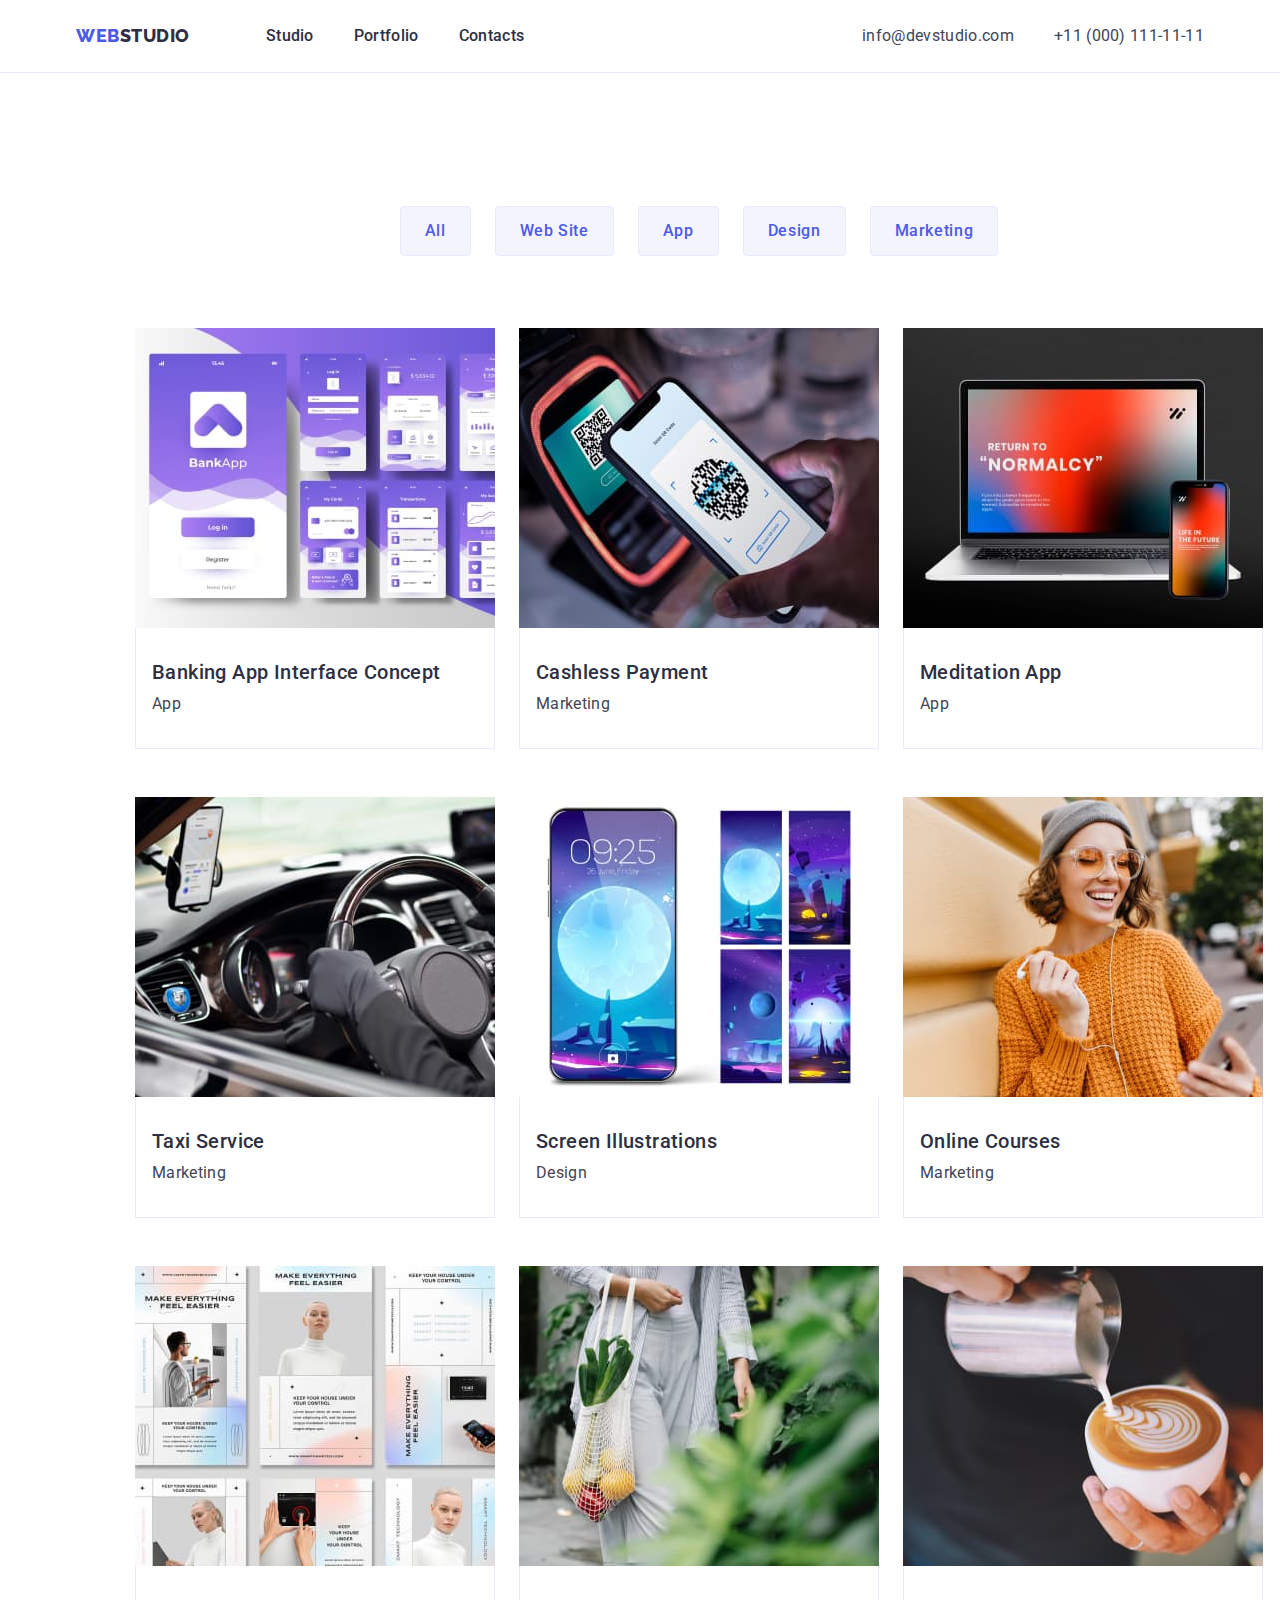
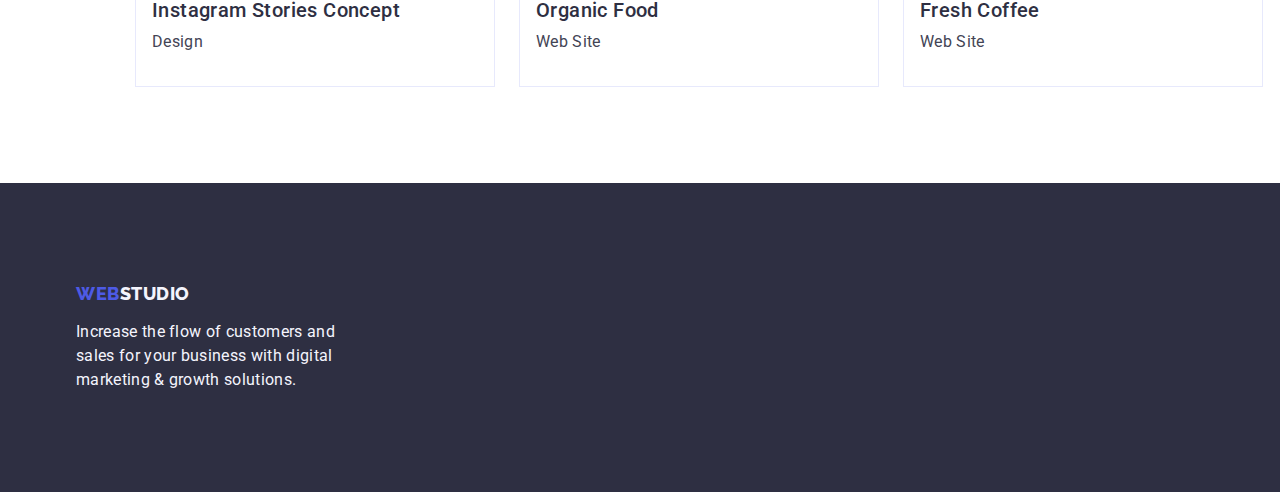
==== portfolio.html @ fc1db621 "Initial commit" ====
<!DOCTYPE html>
<html lang="en">
  <head>
    <meta charset="UTF-8" />
    <meta http-equiv="X-UA-Compatible" content="IE=edge" />
    <meta name="viewport" content="width=\, initial-scale=1.0" />
    <title>Portfolio</title>
    <link
      rel="stylesheet"
      href="https://cdnjs.cloudflare.com/ajax/libs/modern-normalize/1.0.0/modern-normalize.min.css"
    />
    <link rel="stylesheet" href="./css/styles.css" />
    <link rel="preconnect" href="https://fonts.googleapis.com" />
    <link rel="preconnect" href="https://fonts.gstatic.com" crossorigin />
    <link
      href="https://fonts.googleapis.com/css2?family=Raleway:wght@800&family=Roboto:wght@400;500;700;900&display=swap"
      rel="stylesheet"
    />
  </head>
  <body>
    <!-- header-portfolio -->
    <header class="line-head">
      <div class="head-flex container">
        <nav class="nav-head">
          <!-- logo -->
          <a href="./index.html" class="logo-link link"
            >Web<span class="box-studio">Studio</span></a
          >
          <!-- menu_nav -->
          <ul class="menu-nav list">
            <li class="menu-link">
              <a href="./index.html" class="link-nav link">Studio</a>
            </li>
            <li class="menu-link">
              <a href="./portfolio.html" class="link-nav link">Portfolio</a>
            </li>
            <li class="menu-link">
              <a href="" class="link-nav link">Contacts</a>
            </li>
          </ul>
        </nav>
        <!-- number-phone -->
        <address class="contacts">
          <ul class="list menu-nav">
            <li>
              <a href="mailto:info@devstudio.com" class="link-cont link"
                >info@devstudio.com</a
              >
            </li>
            <li>
              <a href="tel:+110001111111" class="link-cont link"
                >+11 (000) 111-11-11</a
              >
            </li>
          </ul>
        </address>
      </div>
    </header>
    <!-- main-content-portfolio -->
    <main class="main-content">
      <section class="portf-sect">
        <div class="container">
          <!-- title -->
          <h1 class="title-features">Website filter buttons</h1>
          <!-- filters-btn -->
          <ul class="list list-flt-btn">
            <li><button type="button" class="btn">All</button></li>
            <li><button type="button" class="btn">Web Site</button></li>
            <li><button type="button" class="btn">App</button></li>
            <li><button type="button" class="btn">Design</button></li>
            <li><button type="button" class="btn">Marketing</button></li>
          </ul>
          <!-- gallery-links -->
          <ul class="list gall-list">
            <!--banking-app -->
            <li class="part-of-gall-list">
              <a href="" class="link">
                <img
                  src="./images/bankapp.jpg"
                  alt="Banking App Interface"
                  width="360"
                />
                <div class="name-categ">
                  <h2 class="title-three gall-title">
                    Banking App Interface Concept
                  </h2>
                  <p class="paragraphs">App</p>
                </div></a
              >
            </li>
            <!-- cash-pay -->
            <li class="part-of-gall-list">
              <a href="" class="link"
                ><img
                  src="./images/paybyphone.jpg"
                  alt="Pay by phone"
                  width="360"
                />
                <div class="name-categ">
                  <h2 class="title-three gall-title">Cashless Payment</h2>
                  <p class="paragraphs">Marketing</p>
                </div></a
              >
            </li>
            <!-- meditation-app -->
            <li class="part-of-gall-list">
              <a href="" class="link">
                <img
                  src="./images/laptopandphone.jpg"
                  alt="Laptop and phone"
                  width="360"
                />
                <div class="name-categ">
                  <h2 class="title-three gall-title">Meditation App</h2>
                  <p class="paragraphs">App</p>
                </div></a
              >
            </li>
            <!--taxi-service -->
            <li class="part-of-gall-list">
              <a href="" class="link">
                <img
                  src="./images/driver.jpg"
                  alt="Hands on the steering wheel of a car"
                  width="360"
                />
                <div class="name-categ">
                  <h2 class="title-three gall-title">Taxi Service</h2>
                  <p class="paragraphs">Marketing</p>
                </div></a
              >
            </li>
            <!-- screen-illustrations -->
            <li class="part-of-gall-list">
              <a href="" class="link"
                ><img
                  src="./images/phonescreens.jpg"
                  alt="Phone's Screanshots"
                  width="360"
                />
                <div class="name-categ">
                  <h2 class="title-three gall-title">Screen Illustrations</h2>
                  <p class="paragraphs">Design</p>
                </div></a
              >
            </li>
            <!-- online-courses -->
            <li class="part-of-gall-list">
              <a href="" class="link">
                <img
                  src="./images/happygirl.jpg"
                  alt="Happy girl"
                  width="360"
                />
                <div class="name-categ">
                  <h2 class="title-three gall-title">Online Courses</h2>
                  <p class="paragraphs">Marketing</p>
                </div></a
              >
            </li>
            <!--instagramm-stories -->
            <li class="part-of-gall-list">
              <a href="" class="link">
                <img
                  src="./images/instagrammstories.jpg"
                  alt="instagramm stories compilation"
                  width="360"
                />
                <div class="name-categ">
                  <h2 class="title-three gall-title">
                    Instagram Stories Concept
                  </h2>
                  <p class="paragraphs">Design</p>
                </div></a
              >
            </li>
            <!-- organic-food -->
            <li class="part-of-gall-list">
              <a href="" class="link"
                ><img
                  src="./images/organicfood.jpg"
                  alt="Woomen with bag"
                  width="360"
                />
                <div class="name-categ">
                  <h2 class="title-three gall-title">Organic Food</h2>
                  <p class="paragraphs">Web Site</p>
                </div></a
              >
            </li>
            <!-- freash-coffee -->
            <li class="part-of-gall-list">
              <a href="" class="link"
                ><img
                  src="./images/cupofcoffee.jpg"
                  alt="Cup of coffee"
                  width="360"
                />
                <div class="name-categ">
                  <h2 class="title-three gall-title">Fresh Coffee</h2>
                  <p class="paragraphs">Web Site</p>
                </div></a
              >
            </li>
          </ul>
        </div>
      </section>
    </main>
    <!-- footer-portfolio -->
    <footer class="footer-site">
      <div class="container">
        <!-- logo -->
        <a href="./index.html" class="logo-link-foot link"
          >Web<span class="box-web-foot">Studio</span></a
        >
        <p class="foot-paragraph">
          Increase the flow of customers and sales for your business with
          digital marketing & growth solutions.
        </p>
      </div>
    </footer>
  </body>
</html>
---- css/styles.css ----
:root {
  --btn-brd-collor: #e7e9fc;
  --primary-brand-iris: #4d5ae5;
  --pressed-state-ocean: #404bbf;
  --nav-blue: #2e2f42;
  --body-text-slate: #434455;
  --paragraf-collor: #434455;
  --light-bgr-cloud: #f4f4fd;
  --primary-bg: #fff;
}
/* global-selectors */
*,
*::before,
*::after {
  margin: 0;
  padding: 0;
}
img {
  display: block;
}
body {
  font-family: "Roboto", sans-serif;
  color: var(--body-text-slate);
  background-color: var(--primary-bg);
}
/* overall dimensions of the box */
.container {
  width: 1158px;
  margin: 0 auto;
  padding: 0 15px;
}
/* site-head*/
.line-head {
  background-color: var(--primary-bg);
  border-bottom: 1px solid #e7e9fc;
}

.head-flex {
  display: flex;
  align-items: center;
}
/* navigation-block */
.nav-head {
  display: flex;
  align-items: center;
  margin-right: auto;
}
/* logo */
.logo-link {
  margin-right: 76px;
  font-family: "Raleway", sans-serif;
  font-weight: 800;
  font-size: 18px;
  line-height: 1.17;
  letter-spacing: 0.03em;
  text-transform: uppercase;
  color: var(--primary-brand-iris);
}
.logo-link .box-studio {
  color: var(--nav-blue);
}
/* site-nav */
.menu-nav {
  display: flex;
  gap: 40px;
}
.link-nav {
  display: block;
  padding: 24px 0;
  font-family: "Roboto", sans-serif;
  font-weight: 500;
  font-size: 16px;
  line-height: 1.5;
  letter-spacing: 0.02em;
  color: var(--nav-blue);
}
.link-nav:hover {
  color: var(--pressed-state-ocean);
}
.link-nav:focus {
  color: var(--pressed-state-ocean);
}
/* list-address */
.contacts {
  font-style: normal;
}
.link-cont {
  display: block;
  padding: 24px 0;
  font-family: "Roboto", sans-serif;
  font-weight: 400;
  font-size: 16px;
  line-height: 1.5;
  font-style: normal;
  letter-spacing: 0.02em;
  color: var(--body-text-slate);
}
.link-cont:hover {
  color: var(--pressed-state-ocean);
}
.link-cont:focus {
  color: var(--pressed-state-ocean);
}
/* site-main */
.main-content {
  background-color: var(--primary-bg);
}
/* block-hero */
.hero-img {
  background-color: var(--nav-blue);
  padding: 188px 0;
}
.hero-title {
  margin: 0 auto 48px;
  max-width: 496px;
  font-family: "Roboto";
  font-weight: 700;
  font-size: 56px;
  line-height: 1.07;
  text-align: center;
  letter-spacing: 0.02em;
  color: var(--primary-bg);
}
.order-btn {
  margin: 0 auto;
  height: 56px;
  min-width: 169px;
  display: block;
  font-family: "Roboto", sans-serif;
  font-weight: 500;
  font-size: 16px;
  line-height: 1.5;
  letter-spacing: 0.04em;
  border-radius: 4px;
  border: none;
  box-shadow: 0px 4px 4px rgba(0, 0, 0, 0.15);
  color: var(--primary-bg);
  background-color: var(--primary-brand-iris);
  cursor: pointer;
}
.order-btn:hover {
  background-color: var(--pressed-state-ocean);
}
.order-btn:focus {
  background-color: var(--pressed-state-ocean);
}
/* block feature */
.feature-sect {
  padding: 120px 0;
}
.feature-list {
  display: flex;
  gap: 24px;
}
.child-list {
  width: calc((100% - 72px) / 4);
}
.title-features {
  visibility: hidden;
}
.desc-feature {
  margin-bottom: 8px;
}
.title-three {
  font-family: "Roboto", sans-serif;
  font-weight: 500;
  font-size: 20px;
  line-height: 1.2;
  letter-spacing: 0.02em;
  list-style: none;
  color: var(--nav-blue);
}
.paragraphs {
  font-family: "Roboto", sans-serif;
  font-size: 16px;
  line-height: 1.5;
  letter-spacing: 0.02em;
  color: var(--body-text-slate);
}
/* block-we-do */
.we-do-sect {
  padding-bottom: 120px;
}
.we-do-title {
  margin-bottom: 72px;
  font-family: "Roboto" sans-serif;
  font-weight: 700;
  font-size: 36px;
  line-height: 1.11;
  text-align: center;
  letter-spacing: 0.02em;
  text-transform: capitalize;
  color: var(--nav-blue);
}
.photo-list {
  display: flex;
  gap: 24px;
}
.part-of-photo-list {
  width: calc((100% - 48px) / 3);
}
/* block-our-team */
.our-team {
  background-color: var(--light-bgr-cloud);
  padding: 120px 0;
}
.our-team-title {
  margin-bottom: 72px;
}
.list-our-team {
  display: flex;
  gap: 24px;
}
.our-team-cards {
  background-color: #ffffff;
  flex-basis: calc((100% - 3 * 24px) / 4);
}
.name-job {
  padding: 32px 16px;
  border-radius: 0px 0px 4px 4px;
}
.title-prof {
  text-align: center;
  margin-bottom: 8px;
}
.par-prof {
  text-align: center;
}
/* content-footer-studio */
.footer-site {
  background-color: var(--nav-blue);
  padding: 100px 0;
}
.footer-site p {
  font-family: "Roboto";
  font-weight: 400;
  font-size: 16px;
  line-height: 24px;
  color: var(--light-bgr-cloud);
}
.logo-link-foot {
  display: inline-block;
  margin-bottom: 16px;
  font-family: "Raleway", sans-serif;
  font-weight: 800;
  font-size: 18px;
  line-height: 1.17;
  letter-spacing: 0.03em;
  text-transform: uppercase;
  color: var(--primary-brand-iris);
}
.logo-link-foot .box-web-foot {
  color: var(--light-bgr-cloud);
}
/* main-content-portfolio */
/* block-filtr-btn */
.portf-sect {
  padding: 96px 120px;
}
.list-flt-btn {
  display: flex;
  justify-content: center;
  gap: 24px;
  margin-bottom: 72px;
}
.list {
  list-style: none;
}
.btn {
  padding: 12px 24px;
  font-family: "Roboto", sans-serif;
  font-weight: 500;
  font-size: 16px;
  line-height: 1.5;
  letter-spacing: 0.04em;
  border: 1px solid var(--btn-brd-collor);
  border-radius: 4px;
  background-color: var(--light-bgr-cloud);
  color: var(--primary-brand-iris);
  cursor: pointer;
}
.btn:active {
  font-family: "Roboto", sans-serif;
  font-weight: 500;
  font-size: 16px;
  line-height: 1.5;
  letter-spacing: 0.04em;
  box-shadow: 0px 3px 1px rgba(0, 0, 0, 0.1), 0px 2px 1px rgba(0, 0, 0, 0.08),
    0px 2px 2px rgba(0, 0, 0, 0.12);
  background-color: var(--pressed-state-ocean);
  color: var(--primary-bg);
}
.btn:hover {
  color: #ffffff;
  background-color: #404bbf;
  border: 1px solid transparent;
}
.btn:focus {
  color: #ffffff;
  background-color: #404bbf;
  border: 1px solid transparent;
}
.link {
  text-decoration: none;
}
.gall-list {
  display: flex;
  flex-wrap: wrap;
  column-gap: 24px;
  row-gap: 48px;
}
.part-of-gall-list {
  flex-basis: calc((100% - 48px) / 3);
}
.name-categ {
  padding: 32px 16px;
  border: 1px solid var(--btn-brd-collor);
  border-top: none;
}
.gallery {
  font-family: "Roboto";
  font-weight: 500;
  font-size: 20px;
  line-height: 24px;
  letter-spacing: 0.02em;
  color: var(--nav-blue);
}
.gall-title {
  margin-bottom: 8px;
}
/* footer-portfolio */

.foot-paragraph {
  max-width: 264px;
  font-family: "Roboto", sans-serif;
  font-weight: 400;
  font-size: 16px;
  line-height: 1.5;
  letter-spacing: 0.02em;
  color: var(--light-bgr-cloud);
}
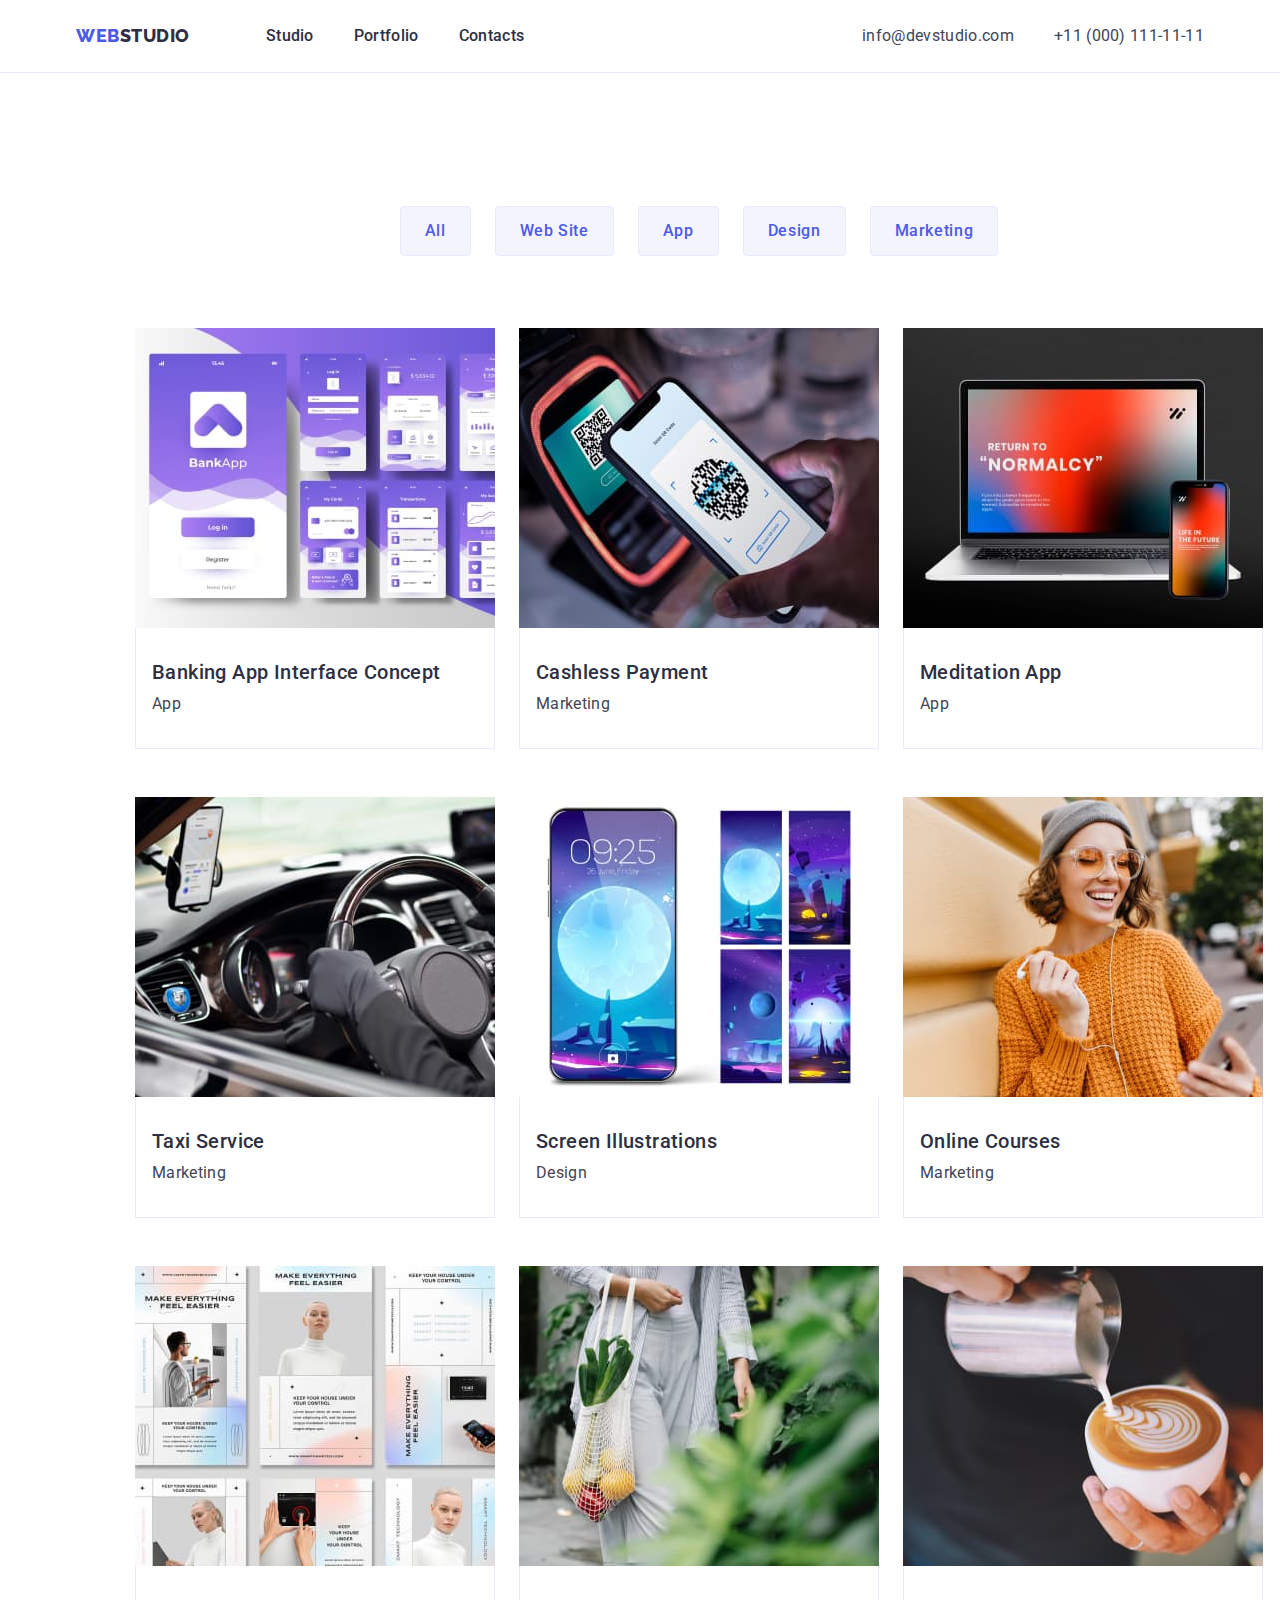
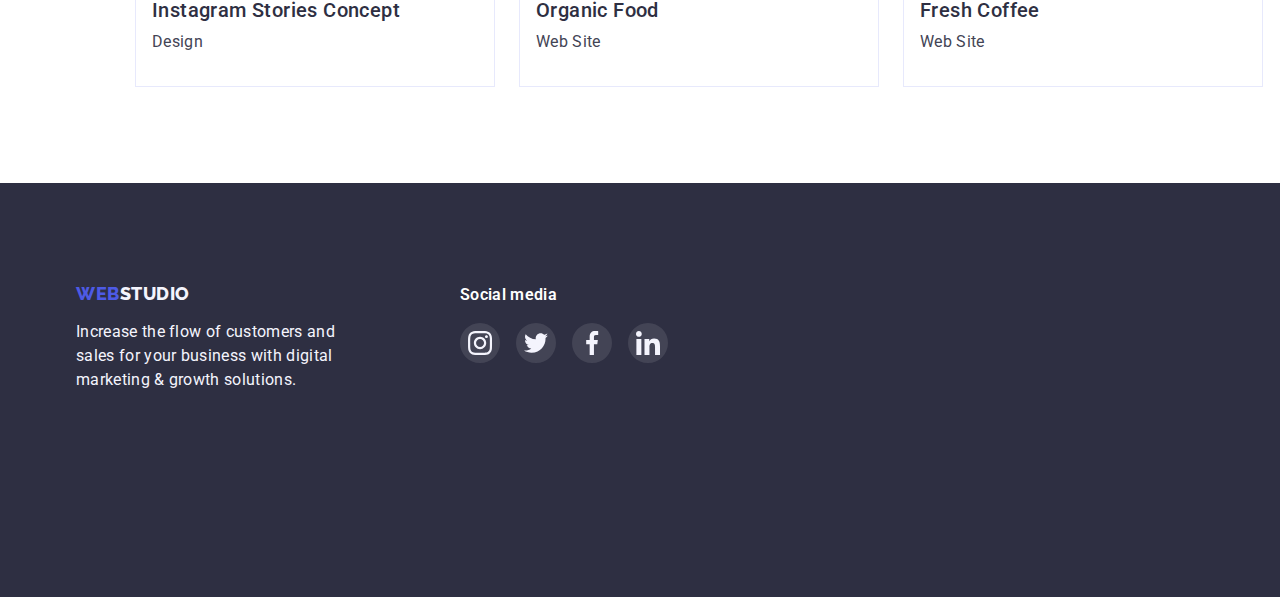
==== commit a2966310: "create efects hover focus" ====
--- a/portfolio.html
+++ b/portfolio.html
@@ -208,15 +208,49 @@
     </main>
     <!-- footer-portfolio -->
     <footer class="footer-site">
-      <div class="container">
+      <div class="container flex-foot">
         <!-- logo -->
-        <a href="./index.html" class="logo-link-foot link"
-          >Web<span class="box-web-foot">Studio</span></a
-        >
-        <p class="foot-paragraph">
-          Increase the flow of customers and sales for your business with
-          digital marketing & growth solutions.
-        </p>
+        <div class="logo-box-foot">
+          <a href="./index.html" class="logo-link-foot link"
+            >Web<span class="box-web-foot">Studio</span></a
+          >
+          <p class="foot-paragraph">
+            Increase the flow of customers and sales for your business with
+            digital marketing & growth solutions.
+          </p>
+        </div>
+        <!-- social-media-foot -->
+        <div class="soc-med-box">
+          <address>
+            <h1 class="soc-med-foot-title">Social media</h1>
+            <ul class="soc-list-foot list">
+              <!-- instagramm -->
+              <li>
+                <svg class="soc-med-foot">
+                  <use href="./images/icons.svg#icon-inst-grey"></use>
+                </svg>
+              </li>
+              <!-- twitter -->
+              <li>
+                <svg class="soc-med-foot">
+                  <use href="./images/icons.svg#icon-twit-grey"></use>
+                </svg>
+              </li>
+              <!-- facebook -->
+              <li>
+                <svg class="soc-med-foot">
+                  <use href="./images/icons.svg#icon-face-grey"></use>
+                </svg>
+              </li>
+              <!-- linkedin -->
+              <li>
+                <svg class="soc-med-foot">
+                  <use href="./images/icons.svg#icon-in-grey"></use>
+                </svg>
+              </li>
+            </ul>
+          </address>
+        </div>
       </div>
     </footer>
   </body>
--- a/css/styles.css
+++ b/css/styles.css
@@ -7,6 +7,7 @@
   --paragraf-collor: #434455;
   --light-bgr-cloud: #f4f4fd;
   --primary-bg: #fff;
+  --light-slate-color: #8e8f99;
 }
 /* global-selectors */
 *,
@@ -14,6 +15,7 @@
 *::after {
   margin: 0;
   padding: 0;
+  /* outline: 2px solid red; */
 }
 img {
   display: block;
@@ -106,10 +108,17 @@
   background-color: var(--primary-bg);
 }
 /* block-hero */
-.hero-img {
+.img-box {
   background-color: var(--nav-blue);
+  background-image: linear-gradient(rgba(0, 0, 0, 0.7), rgba(0, 0, 0, 0.7)),
+    url("../images/people-office.jpg");
+  background-repeat: no-repeat;
+  background-size: cover;
+  background-position: 50% 50%;
   padding: 188px 0;
-}
+  max-width: 1440px;
+}
+
 .hero-title {
   margin: 0 auto 48px;
   max-width: 496px;
@@ -152,8 +161,23 @@
   display: flex;
   gap: 24px;
 }
+.feature-img {
+  position: absolute;
+  width: 64px;
+  height: 64px;
+  top: 50%;
+  left: 50%;
+  transform: translate(-50%, -50%);
+}
 .child-list {
   width: calc((100% - 72px) / 4);
+}
+.bg-img {
+  position: relative;
+  width: 264px;
+  height: 112px;
+  background-color: var(--light-bgr-cloud);
+  border-radius: 4px;
 }
 .title-features {
   visibility: hidden;
@@ -183,7 +207,7 @@
 }
 .we-do-title {
   margin-bottom: 72px;
-  font-family: "Roboto" sans-serif;
+  font-family: "Roboto", sans-serif;
   font-weight: 700;
   font-size: 36px;
   line-height: 1.11;
@@ -198,8 +222,26 @@
 }
 .part-of-photo-list {
   width: calc((100% - 48px) / 3);
+  border: 1px solid var(--btn-brd-collor);
+  object-fit: cover;
 }
 /* block-our-team */
+.social-list {
+  margin-top: 8px;
+  display: flex;
+  gap: 24px;
+  justify-content: center;
+}
+.soc-med-img {
+  width: 40px;
+  height: 40px;
+  display: inline-block;
+  vertical-align: middle;
+}
+.soc-med-img li {
+  text-align: center;
+  line-height: 100%;
+}
 .our-team {
   background-color: var(--light-bgr-cloud);
   padding: 120px 0;
@@ -214,6 +256,9 @@
 .our-team-cards {
   background-color: #ffffff;
   flex-basis: calc((100% - 3 * 24px) / 4);
+  box-shadow: 0px 1px 6px rgba(46, 47, 66, 0.08),
+    0px 1px 1px rgba(46, 47, 66, 0.16), 0px 2px 1px rgba(46, 47, 66, 0.08);
+  border-radius: 0px 0px 4px 4px;
 }
 .name-job {
   padding: 32px 16px;
@@ -225,6 +270,42 @@
 }
 .par-prof {
   text-align: center;
+}
+/* block-customers */
+.customers {
+  margin-bottom: 120px;
+}
+.title-customers {
+  padding-top: 120px;
+  margin-bottom: 72px;
+  font-family: "Roboto", sans-serif;
+  font-style: normal;
+  font-weight: 700;
+  font-size: 36px;
+  line-height: 1.17;
+  text-align: center;
+  letter-spacing: 0.03em;
+  color: var(--nav-blue);
+}
+.list-customers {
+  display: flex;
+  align-items: center;
+  gap: 24px;
+}
+.customers-bord {
+  position: relative;
+  border: 1px solid var(--body-text-slate);
+  border-radius: 4px;
+  width: 168px;
+  height: 88px;
+}
+.customers-img {
+  position: absolute;
+  top: 50%;
+  left: 50%;
+  transform: translate(-50%, -50%);
+  width: 104px;
+  height: 56px;
 }
 /* content-footer-studio */
 .footer-site {
@@ -294,11 +375,15 @@
   color: #ffffff;
   background-color: #404bbf;
   border: 1px solid transparent;
+  box-shadow: 0px 3px 1px rgba(0, 0, 0, 0.1), 0px 2px 1px rgba(0, 0, 0, 0.08),
+    0px 2px 2px rgba(0, 0, 0, 0.12);
 }
 .btn:focus {
   color: #ffffff;
   background-color: #404bbf;
   border: 1px solid transparent;
+  box-shadow: 0px 3px 1px rgba(0, 0, 0, 0.1), 0px 2px 1px rgba(0, 0, 0, 0.08),
+    0px 2px 2px rgba(0, 0, 0, 0.12);
 }
 .link {
   text-decoration: none;
@@ -311,6 +396,14 @@
 }
 .part-of-gall-list {
   flex-basis: calc((100% - 48px) / 3);
+}
+.part-of-gall-list:hover {
+  box-shadow: 0px 1px 6px rgba(46, 47, 66, 0.08),
+    0px 1px 1px rgba(46, 47, 66, 0.16), 0px 2px 1px rgba(46, 47, 66, 0.08);
+}
+.part-of-gall-list:focus {
+  box-shadow: 0px 1px 6px rgba(46, 47, 66, 0.08),
+    0px 1px 1px rgba(46, 47, 66, 0.16), 0px 2px 1px rgba(46, 47, 66, 0.08);
 }
 .name-categ {
   padding: 32px 16px;
@@ -339,3 +432,33 @@
   letter-spacing: 0.02em;
   color: var(--light-bgr-cloud);
 }
+/* block-social-media-footer */
+.flex-foot {
+  display: flex;
+}
+.soc-med-box {
+  padding-bottom: 130px;
+}
+.logo-box-foot {
+  margin-right: 120px;
+}
+.soc-med-foot-title {
+  margin-bottom: 16px;
+  font-family: "Roboto", sans-serif;
+  font-style: normal;
+  font-weight: 600;
+  font-size: 16px;
+  line-height: 1.5;
+  letter-spacing: 0.02em;
+  color: var(--primary-bg);
+}
+.soc-med-foot {
+  height: 40px;
+  width: 40px;
+}
+.soc-list-foot {
+  gap: 16px;
+  display: flex;
+  align-items: center;
+  justify-content: center;
+}
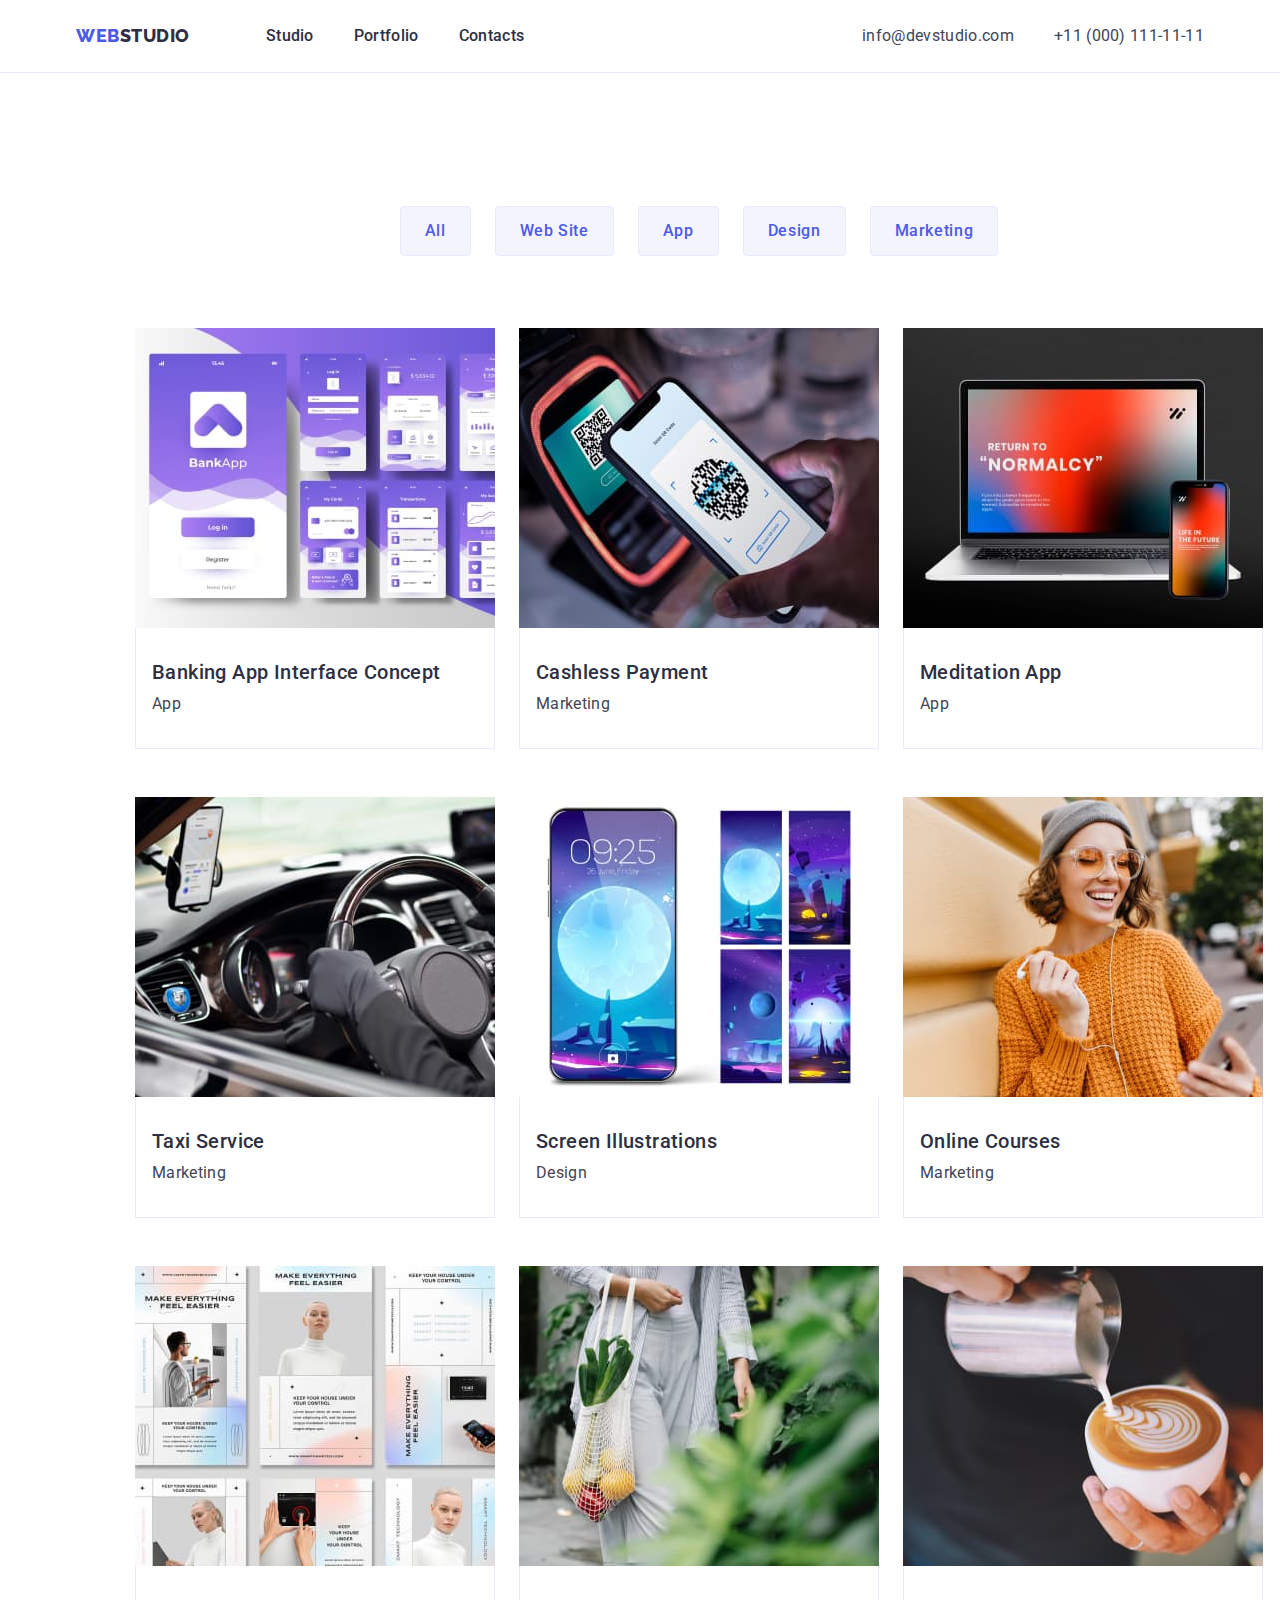
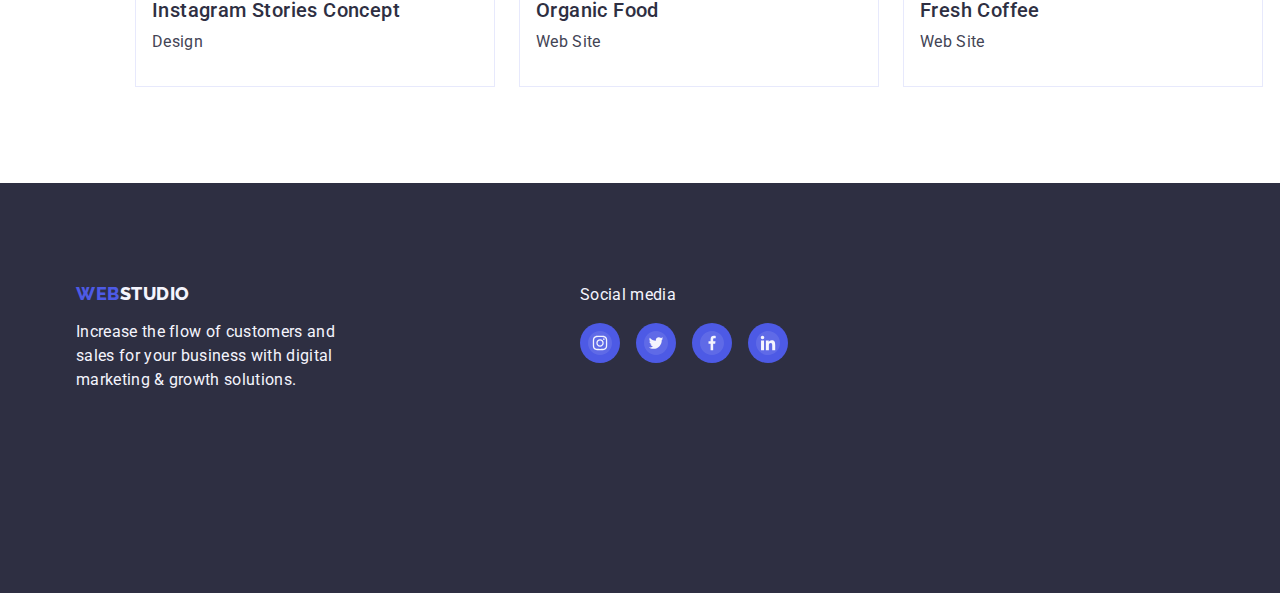
==== commit 206ed220: "fix maitakes" ====
--- a/portfolio.html
+++ b/portfolio.html
@@ -74,7 +74,7 @@
           <ul class="list gall-list">
             <!--banking-app -->
             <li class="part-of-gall-list">
-              <a href="" class="link">
+              <a href="" class="link gall-link">
                 <img
                   src="./images/bankapp.jpg"
                   alt="Banking App Interface"
@@ -90,7 +90,7 @@
             </li>
             <!-- cash-pay -->
             <li class="part-of-gall-list">
-              <a href="" class="link"
+              <a href="" class="link gall-link"
                 ><img
                   src="./images/paybyphone.jpg"
                   alt="Pay by phone"
@@ -104,7 +104,7 @@
             </li>
             <!-- meditation-app -->
             <li class="part-of-gall-list">
-              <a href="" class="link">
+              <a href="" class="link gall-link">
                 <img
                   src="./images/laptopandphone.jpg"
                   alt="Laptop and phone"
@@ -118,7 +118,7 @@
             </li>
             <!--taxi-service -->
             <li class="part-of-gall-list">
-              <a href="" class="link">
+              <a href="" class="link gall-link">
                 <img
                   src="./images/driver.jpg"
                   alt="Hands on the steering wheel of a car"
@@ -132,7 +132,7 @@
             </li>
             <!-- screen-illustrations -->
             <li class="part-of-gall-list">
-              <a href="" class="link"
+              <a href="" class="link gall-link"
                 ><img
                   src="./images/phonescreens.jpg"
                   alt="Phone's Screanshots"
@@ -146,7 +146,7 @@
             </li>
             <!-- online-courses -->
             <li class="part-of-gall-list">
-              <a href="" class="link">
+              <a href="" class="link gall-link">
                 <img
                   src="./images/happygirl.jpg"
                   alt="Happy girl"
@@ -160,7 +160,7 @@
             </li>
             <!--instagramm-stories -->
             <li class="part-of-gall-list">
-              <a href="" class="link">
+              <a href="" class="link gall-link">
                 <img
                   src="./images/instagrammstories.jpg"
                   alt="instagramm stories compilation"
@@ -176,7 +176,7 @@
             </li>
             <!-- organic-food -->
             <li class="part-of-gall-list">
-              <a href="" class="link"
+              <a href="" class="link gall-link"
                 ><img
                   src="./images/organicfood.jpg"
                   alt="Woomen with bag"
@@ -190,7 +190,7 @@
             </li>
             <!-- freash-coffee -->
             <li class="part-of-gall-list">
-              <a href="" class="link"
+              <a href="" class="link gall-link"
                 ><img
                   src="./images/cupofcoffee.jpg"
                   alt="Cup of coffee"
@@ -221,35 +221,41 @@
         </div>
         <!-- social-media-foot -->
         <div class="soc-med-box">
-          <address>
-            <h1 class="soc-med-foot-title">Social media</h1>
-            <ul class="soc-list-foot list">
-              <!-- instagramm -->
-              <li>
+          <p class="soc-med-foot-title">Social media</p>
+          <ul class="soc-list-foot list">
+            <!-- instagramm -->
+            <li class="soc-med-list">
+              <a href="" class="soc-med-link">
                 <svg class="soc-med-foot">
                   <use href="./images/icons.svg#icon-inst-grey"></use>
                 </svg>
-              </li>
-              <!-- twitter -->
-              <li>
+              </a>
+            </li>
+            <!-- twitter -->
+            <li class="soc-med-list">
+              <a href="" class="soc-med-link">
                 <svg class="soc-med-foot">
                   <use href="./images/icons.svg#icon-twit-grey"></use>
                 </svg>
-              </li>
-              <!-- facebook -->
-              <li>
+              </a>
+            </li>
+            <!-- facebook -->
+            <li class="soc-med-list">
+              <a href="" class="soc-med-link">
                 <svg class="soc-med-foot">
                   <use href="./images/icons.svg#icon-face-grey"></use>
                 </svg>
-              </li>
-              <!-- linkedin -->
-              <li>
+              </a>
+            </li>
+            <!-- linkedin -->
+            <li class="soc-med-list">
+              <a href="" class="soc-med-link">
                 <svg class="soc-med-foot">
                   <use href="./images/icons.svg#icon-in-grey"></use>
                 </svg>
-              </li>
-            </ul>
-          </address>
+              </a>
+            </li>
+          </ul>
         </div>
       </div>
     </footer>
--- a/css/styles.css
+++ b/css/styles.css
@@ -35,6 +35,8 @@
 .line-head {
   background-color: var(--primary-bg);
   border-bottom: 1px solid #e7e9fc;
+  box-shadow: зі значенням 0px 2px 1px rgba(46, 47, 66, 0.08),
+    0px 1px 1px rgba(46, 47, 66, 0.16), 0px 1px 6px rgba(46, 47, 66, 0.08);
 }
 
 .head-flex {
@@ -108,14 +110,13 @@
   background-color: var(--primary-bg);
 }
 /* block-hero */
-.img-box {
+.hero-sect {
   background-color: var(--nav-blue);
   background-image: linear-gradient(rgba(0, 0, 0, 0.7), rgba(0, 0, 0, 0.7)),
     url("../images/people-office.jpg");
   background-repeat: no-repeat;
   background-size: cover;
-  background-position: 50% 50%;
-  padding: 188px 0;
+  background-position: center;
   max-width: 1440px;
 }
 
@@ -162,19 +163,17 @@
   gap: 24px;
 }
 .feature-img {
-  position: absolute;
   width: 64px;
   height: 64px;
-  top: 50%;
-  left: 50%;
-  transform: translate(-50%, -50%);
 }
 .child-list {
   width: calc((100% - 72px) / 4);
 }
 .bg-img {
-  position: relative;
-  width: 264px;
+  margin-bottom: 8px;
+  display: flex;
+  align-items: center;
+  justify-content: center;
   height: 112px;
   background-color: var(--light-bgr-cloud);
   border-radius: 4px;
@@ -238,9 +237,29 @@
   display: inline-block;
   vertical-align: middle;
 }
-.soc-med-img li {
-  text-align: center;
-  line-height: 100%;
+.soc-icons {
+  width: 40px;
+  height: 40px;
+}
+.soc-links {
+  width: 100%;
+  height: 100%;
+  background-color: var(--primary-brand-iris);
+  border-radius: 50%;
+  display: flex;
+  align-items: center;
+  justify-content: center;
+}
+.soc-links:hover {
+  background-color: #404bbf;
+}
+.soc-links:focus {
+  background-color: #404bbf;
+}
+.soc-med-img {
+  width: 16px;
+  height: 16px;
+  fill: var(--light-bgr-cloud);
 }
 .our-team {
   background-color: var(--light-bgr-cloud);
@@ -261,7 +280,7 @@
   border-radius: 0px 0px 4px 4px;
 }
 .name-job {
-  padding: 32px 16px;
+  padding: 32px 0px;
   border-radius: 0px 0px 4px 4px;
 }
 .title-prof {
@@ -273,16 +292,16 @@
 }
 /* block-customers */
 .customers {
-  margin-bottom: 120px;
+  padding-top: 120px;
+  padding-bottom: 120px;
 }
 .title-customers {
-  padding-top: 120px;
   margin-bottom: 72px;
   font-family: "Roboto", sans-serif;
   font-style: normal;
   font-weight: 700;
   font-size: 36px;
-  line-height: 1.17;
+  line-height: 1.1;
   text-align: center;
   letter-spacing: 0.03em;
   color: var(--nav-blue);
@@ -292,20 +311,33 @@
   align-items: center;
   gap: 24px;
 }
-.customers-bord {
-  position: relative;
-  border: 1px solid var(--body-text-slate);
+.customers-logo {
+  width: calc((100% - 120px) / 6);
+  height: 88px;
+}
+.customers-links {
+  width: 100%;
+  height: 100%;
+  border: 1px solid #8e8f99;
   border-radius: 4px;
-  width: 168px;
-  height: 88px;
-}
+  display: flex;
+  align-items: center;
+  justify-content: center;
+  color: #afb1b8;
+}
+.customers-links:hover {
+  border-color: #404bbf;
+  color: #404bbf;
+}
+.customers-links:focus {
+  border-color: #404bbf;
+  color: #404bbf;
+}
+
 .customers-img {
-  position: absolute;
-  top: 50%;
-  left: 50%;
-  transform: translate(-50%, -50%);
   width: 104px;
   height: 56px;
+  fill: currentColor;
 }
 /* content-footer-studio */
 .footer-site {
@@ -335,6 +367,17 @@
 }
 /* main-content-portfolio */
 /* block-filtr-btn */
+.gall-link {
+  display: block;
+}
+.gall-link:hover {
+  box-shadow: 0px 1px 6px rgba(46, 47, 66, 0.08),
+    0px 1px 1px rgba(46, 47, 66, 0.16), 0px 2px 1px rgba(46, 47, 66, 0.08);
+}
+.gall-link:focus {
+  box-shadow: 0px 1px 6px rgba(46, 47, 66, 0.08),
+    0px 1px 1px rgba(46, 47, 66, 0.16), 0px 2px 1px rgba(46, 47, 66, 0.08);
+}
 .portf-sect {
   padding: 96px 120px;
 }
@@ -397,14 +440,6 @@
 .part-of-gall-list {
   flex-basis: calc((100% - 48px) / 3);
 }
-.part-of-gall-list:hover {
-  box-shadow: 0px 1px 6px rgba(46, 47, 66, 0.08),
-    0px 1px 1px rgba(46, 47, 66, 0.16), 0px 2px 1px rgba(46, 47, 66, 0.08);
-}
-.part-of-gall-list:focus {
-  box-shadow: 0px 1px 6px rgba(46, 47, 66, 0.08),
-    0px 1px 1px rgba(46, 47, 66, 0.16), 0px 2px 1px rgba(46, 47, 66, 0.08);
-}
 .name-categ {
   padding: 32px 16px;
   border: 1px solid var(--btn-brd-collor);
@@ -435,6 +470,8 @@
 /* block-social-media-footer */
 .flex-foot {
   display: flex;
+  align-items: baseline;
+  gap: 120px;
 }
 .soc-med-box {
   padding-bottom: 130px;
@@ -453,8 +490,9 @@
   color: var(--primary-bg);
 }
 .soc-med-foot {
-  height: 40px;
-  width: 40px;
+  height: 24px;
+  width: 24px;
+  fill: var(--light-bgr-cloud);
 }
 .soc-list-foot {
   gap: 16px;
@@ -462,3 +500,22 @@
   align-items: center;
   justify-content: center;
 }
+.soc-med-list {
+  width: 40px;
+  height: 40px;
+}
+.soc-med-link {
+  width: 100%;
+  height: 100%;
+  background-color: var(--primary-brand-iris);
+  border-radius: 50%;
+  display: flex;
+  align-items: center;
+  justify-content: center;
+}
+.soc-med-link:hover {
+  background-color: #31d0aa;
+}
+.soc-med-link:focus {
+  background-color: #31d0aa;
+}
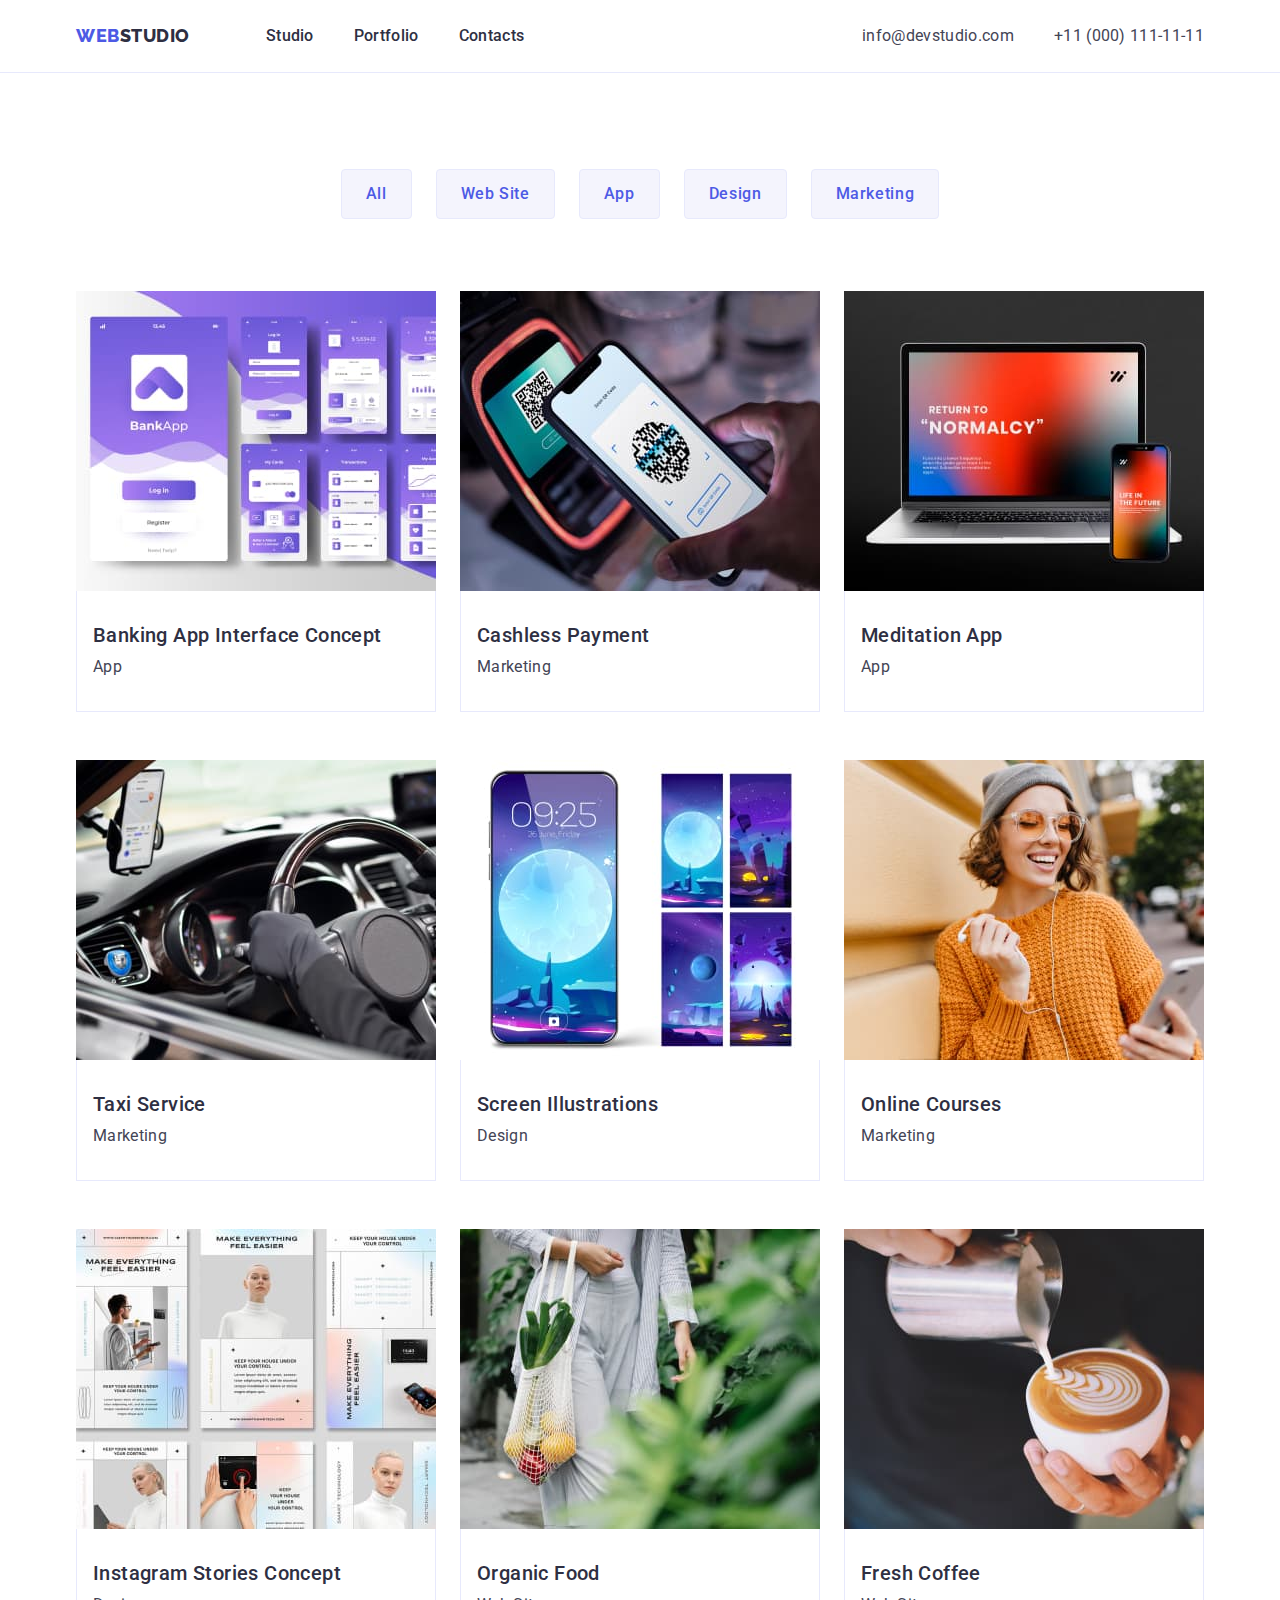
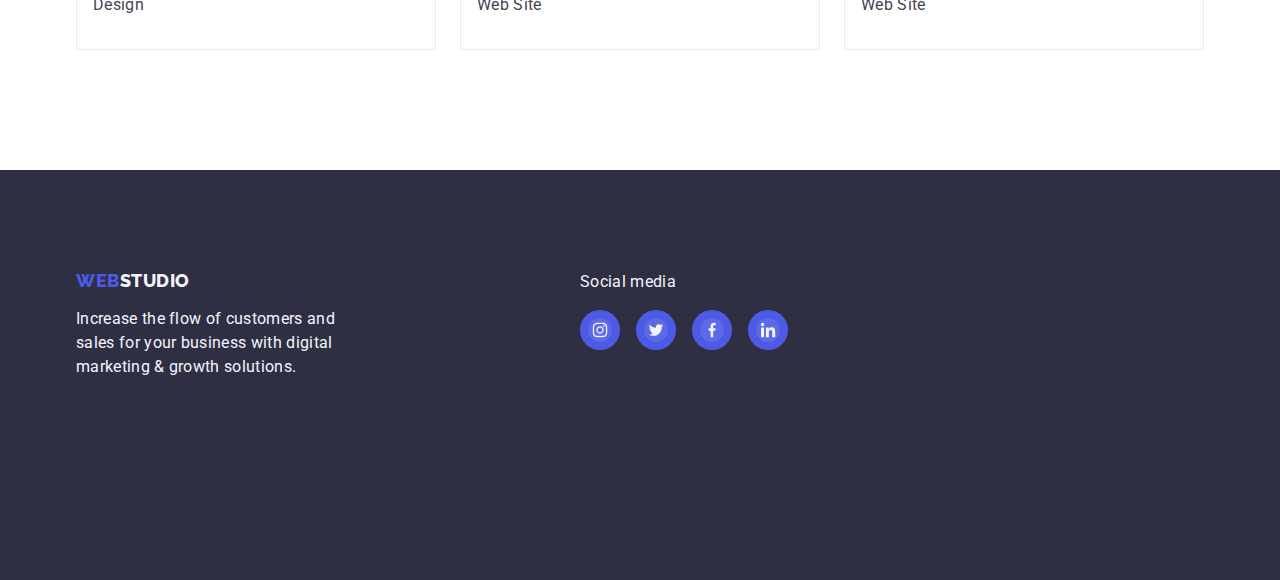
==== commit 2fec6194: "fix mistakes" ====
--- a/portfolio.html
+++ b/portfolio.html
@@ -226,32 +226,32 @@
             <!-- instagramm -->
             <li class="soc-med-list">
               <a href="" class="soc-med-link">
-                <svg class="soc-med-foot">
-                  <use href="./images/icons.svg#icon-inst-grey"></use>
+                <svg width="24" height="24" class="soc-med-foot">
+                  <use href="./images/icon.svg#icon-inst-grey"></use>
                 </svg>
               </a>
             </li>
             <!-- twitter -->
             <li class="soc-med-list">
               <a href="" class="soc-med-link">
-                <svg class="soc-med-foot">
-                  <use href="./images/icons.svg#icon-twit-grey"></use>
+                <svg width="24" height="24" class="soc-med-foot">
+                  <use href="./images/icon.svg#icon-twit-grey"></use>
                 </svg>
               </a>
             </li>
             <!-- facebook -->
             <li class="soc-med-list">
               <a href="" class="soc-med-link">
-                <svg class="soc-med-foot">
-                  <use href="./images/icons.svg#icon-face-grey"></use>
+                <svg width="24" height="24" class="soc-med-foot">
+                  <use href="./images/icon.svg#icon-face-grey"></use>
                 </svg>
               </a>
             </li>
             <!-- linkedin -->
             <li class="soc-med-list">
               <a href="" class="soc-med-link">
-                <svg class="soc-med-foot">
-                  <use href="./images/icons.svg#icon-in-grey"></use>
+                <svg width="24" height="24" class="soc-med-foot">
+                  <use href="./images/icon.svg#icon-in-grey"></use>
                 </svg>
               </a>
             </li>
--- a/css/styles.css
+++ b/css/styles.css
@@ -35,7 +35,7 @@
 .line-head {
   background-color: var(--primary-bg);
   border-bottom: 1px solid #e7e9fc;
-  box-shadow: зі значенням 0px 2px 1px rgba(46, 47, 66, 0.08),
+  box-shadow: 0px 2px 1px rgba(46, 47, 66, 0.08),
     0px 1px 1px rgba(46, 47, 66, 0.16), 0px 1px 6px rgba(46, 47, 66, 0.08);
 }
 
@@ -117,10 +117,11 @@
   background-repeat: no-repeat;
   background-size: cover;
   background-position: center;
-  max-width: 1440px;
+  min-width: 1440px;
 }
 
 .hero-title {
+  padding-top: 192px;
   margin: 0 auto 48px;
   max-width: 496px;
   font-family: "Roboto";
@@ -131,6 +132,9 @@
   letter-spacing: 0.02em;
   color: var(--primary-bg);
 }
+.hero-box {
+  padding-bottom: 192px;
+}
 .order-btn {
   margin: 0 auto;
   height: 56px;
@@ -162,10 +166,6 @@
   display: flex;
   gap: 24px;
 }
-.feature-img {
-  width: 64px;
-  height: 64px;
-}
 .child-list {
   width: calc((100% - 72px) / 4);
 }
@@ -179,7 +179,17 @@
   border-radius: 4px;
 }
 .title-features {
-  visibility: hidden;
+  position: absolute;
+  width: 1px;
+  height: 1px;
+  margin: -1px;
+  border: 0;
+  padding: 0;
+
+  white-space: nowrap;
+  clip-path: inset(100%);
+  clip: rect(0 0 0 0);
+  overflow: hidden;
 }
 .desc-feature {
   margin-bottom: 8px;
@@ -230,12 +240,6 @@
   display: flex;
   gap: 24px;
   justify-content: center;
-}
-.soc-med-img {
-  width: 40px;
-  height: 40px;
-  display: inline-block;
-  vertical-align: middle;
 }
 .soc-icons {
   width: 40px;
@@ -335,8 +339,6 @@
 }
 
 .customers-img {
-  width: 104px;
-  height: 56px;
   fill: currentColor;
 }
 /* content-footer-studio */
@@ -379,7 +381,7 @@
     0px 1px 1px rgba(46, 47, 66, 0.16), 0px 2px 1px rgba(46, 47, 66, 0.08);
 }
 .portf-sect {
-  padding: 96px 120px;
+  padding: 96px 0 120px 0;
 }
 .list-flt-btn {
   display: flex;
@@ -483,15 +485,13 @@
   margin-bottom: 16px;
   font-family: "Roboto", sans-serif;
   font-style: normal;
-  font-weight: 600;
+  font-weight: 500;
   font-size: 16px;
   line-height: 1.5;
   letter-spacing: 0.02em;
   color: var(--primary-bg);
 }
 .soc-med-foot {
-  height: 24px;
-  width: 24px;
   fill: var(--light-bgr-cloud);
 }
 .soc-list-foot {
